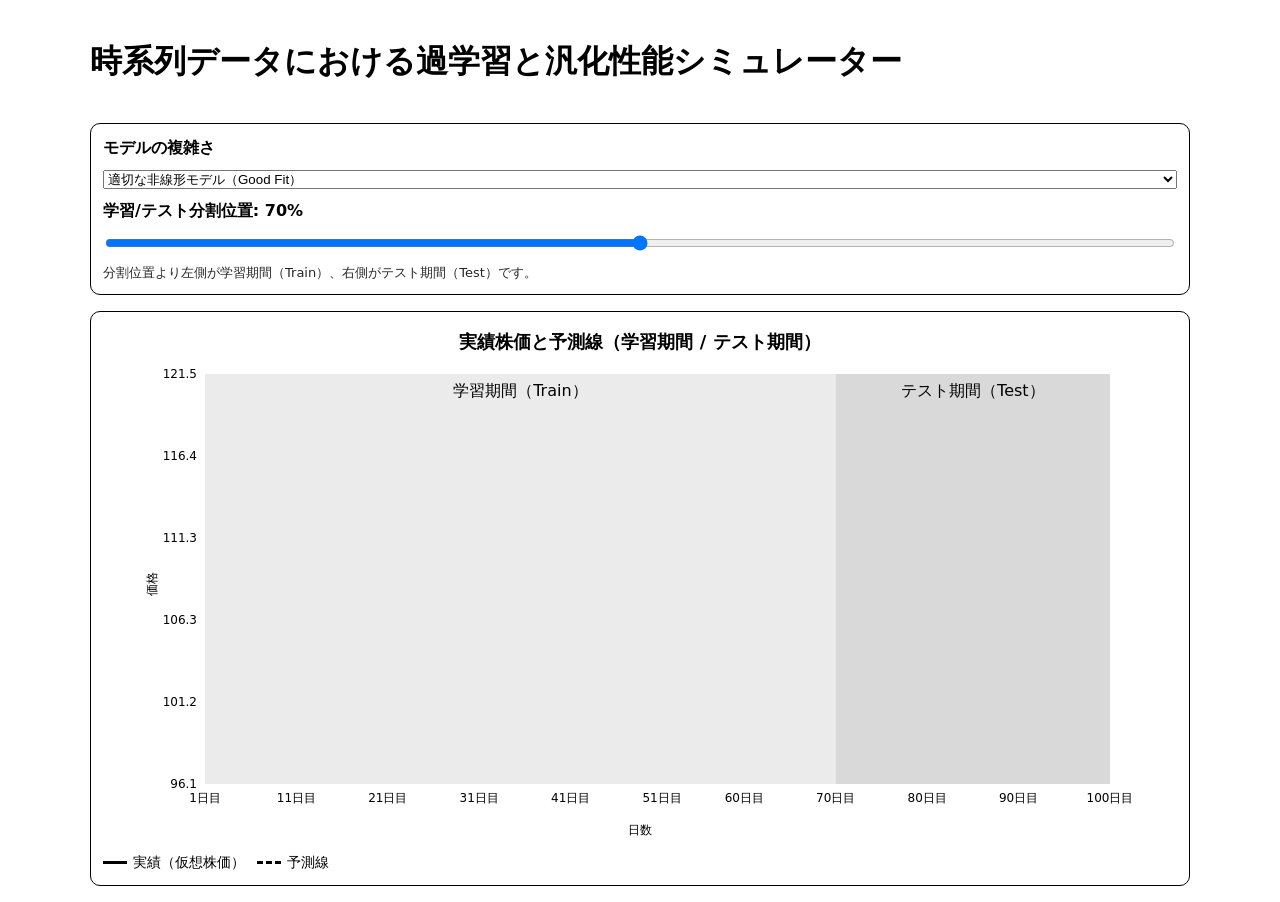
==== simulator.html @ 54f2ba66 "Add interactive Japanese time-series overfitting simulator" ====
<!doctype html>
<html lang="ja">
<head>
  <meta charset="UTF-8" />
  <meta name="viewport" content="width=device-width, initial-scale=1.0" />
  <title>時系列過学習シミュレーター</title>
  <style>
    :root {
      font-family: system-ui, -apple-system, Segoe UI, Roboto, sans-serif;
    }
    body {
      margin: 0;
      padding: 16px;
      line-height: 1.5;
    }
    .container {
      max-width: 1100px;
      margin: 0 auto;
      display: grid;
      gap: 16px;
    }
    .panel {
      border: 1px solid;
      border-radius: 10px;
      padding: 12px;
    }
    .controls {
      display: grid;
      gap: 10px;
    }
    .chart-wrap {
      overflow-x: auto;
    }
    svg {
      width: 100%;
      min-width: 900px;
      height: 520px;
      display: block;
    }
    .legend {
      display: flex;
      flex-wrap: wrap;
      gap: 12px;
      margin-top: 8px;
      font-size: 14px;
    }
    .legend-item {
      display: inline-flex;
      align-items: center;
      gap: 6px;
    }
    .swatch {
      width: 24px;
      height: 0;
      border-top: 3px solid;
    }
    .swatch.dashed {
      border-top-style: dashed;
    }
    .axis-label {
      font-size: 12px;
    }
    .hint {
      font-size: 13px;
      opacity: 0.85;
    }
  </style>
</head>
<body>
  <div class="container">
    <h1>時系列データにおける過学習と汎化性能シミュレーター</h1>

    <section class="panel controls" aria-label="コントロールパネル">
      <label for="modelType"><strong>モデルの複雑さ</strong></label>
      <select id="modelType">
        <option value="underfit">単純な線形回帰（Underfitting）</option>
        <option value="goodfit" selected>適切な非線形モデル（Good Fit）</option>
        <option value="overfit">過学習した複雑なモデル（Overfitting）</option>
      </select>

      <label for="splitRange"><strong>学習/テスト分割位置: <span id="splitValue">70%</span></strong></label>
      <input id="splitRange" type="range" min="50" max="90" step="1" value="70" />
      <div class="hint">分割位置より左側が学習期間（Train）、右側がテスト期間（Test）です。</div>
    </section>

    <section class="panel chart-wrap">
      <svg id="chart" viewBox="0 0 1000 520" role="img" aria-label="実績と予測の折れ線グラフ"></svg>
      <div class="legend">
        <span class="legend-item"><span class="swatch" style="border-top-style:solid"></span>実績（仮想株価）</span>
        <span class="legend-item"><span class="swatch dashed"></span>予測線</span>
      </div>
    </section>
  </div>

  <script>
    const DAYS = 100;
    const data = generateSeries(DAYS);

    const modelTypeEl = document.getElementById('modelType');
    const splitRangeEl = document.getElementById('splitRange');
    const splitValueEl = document.getElementById('splitValue');
    const chartEl = document.getElementById('chart');

    modelTypeEl.addEventListener('change', render);
    splitRangeEl.addEventListener('input', render);

    render();

    function generateSeries(n) {
      const out = [];
      let value = 100;
      for (let i = 0; i < n; i++) {
        const trend = 0.18 * i;
        const seasonal = 3.4 * Math.sin(i * 0.24);
        const noise = (Math.random() - 0.5) * 2.8;
        value = 100 + trend + seasonal + noise + (i > 0 ? out[i - 1] * 0.01 - 1 : 0);
        out.push(value);
      }
      return out;
    }

    function render() {
      const splitPercent = Number(splitRangeEl.value);
      splitValueEl.textContent = `${splitPercent}%`;

      const splitIndex = Math.floor((splitPercent / 100) * DAYS);
      const actual = data;
      const predicted = buildPrediction(actual, splitIndex, modelTypeEl.value);

      drawChart(actual, predicted, splitIndex);
    }

    function buildPrediction(series, splitIndex, mode) {
      if (mode === 'underfit') return predictLinear(series, splitIndex);
      if (mode === 'goodfit') return predictGoodFit(series, splitIndex);
      return predictOverfit(series, splitIndex);
    }

    function predictLinear(series, splitIndex) {
      const x = Array.from({ length: splitIndex }, (_, i) => i);
      const y = series.slice(0, splitIndex);
      const { slope, intercept } = linearRegression(x, y);
      return Array.from({ length: series.length }, (_, i) => intercept + slope * i);
    }

    function predictGoodFit(series, splitIndex) {
      const train = series.slice(0, splitIndex);
      const smooth = movingAverage(train, 7);

      const predictions = [];
      for (let i = 0; i < splitIndex; i++) {
        predictions.push(smooth[Math.max(0, i - 1)]);
      }

      const tailStart = Math.max(0, splitIndex - 14);
      const tail = train.slice(tailStart);
      const x = Array.from({ length: tail.length }, (_, i) => i);
      const { slope, intercept } = linearRegression(x, tail);
      const amp = stddev(diff(train.slice(-20))) * 0.8;

      for (let i = splitIndex; i < series.length; i++) {
        const t = i - splitIndex;
        const wave = amp * Math.sin(t * 0.45);
        predictions.push(intercept + slope * (tail.length + t) + wave);
      }
      return predictions;
    }

    function predictOverfit(series, splitIndex) {
      const predictions = Array.from({ length: splitIndex }, (_, i) => series[i]);

      const recent = series.slice(Math.max(0, splitIndex - 8), splitIndex);
      const localMomentum = average(diff(recent));
      const localVol = Math.max(0.5, stddev(diff(recent)));
      const shockDirection = localMomentum >= 0 ? -1 : 1;

      let current = series[Math.max(0, splitIndex - 1)] || series[0];
      for (let i = splitIndex; i < series.length; i++) {
        const t = i - splitIndex + 1;
        const runaway = shockDirection * (localVol * 1.7) * Math.pow(t, 1.28);
        const jitter = localVol * 0.7 * Math.sin(t * 1.6);
        current = current + runaway + jitter;
        predictions.push(current);
      }
      return predictions;
    }

    function drawChart(actual, predicted, splitIndex) {
      const width = 1000;
      const height = 520;
      const margin = { top: 50, right: 30, bottom: 60, left: 65 };
      const innerW = width - margin.left - margin.right;
      const innerH = height - margin.top - margin.bottom;

      const combined = actual.concat(predicted);
      const yMin = Math.min(...combined) - 3;
      const yMax = Math.max(...combined) + 3;

      const xScale = (i) => margin.left + (i / (actual.length - 1)) * innerW;
      const yScale = (v) => margin.top + ((yMax - v) / (yMax - yMin)) * innerH;

      const trainX = xScale(splitIndex - 1);

      chartEl.innerHTML = '';

      chartEl.appendChild(rect(0, 0, width, height, { fill: 'none' }));

      chartEl.appendChild(rect(margin.left, margin.top, Math.max(0, trainX - margin.left), innerH, { 'fill-opacity': '0.08' }));
      chartEl.appendChild(rect(trainX, margin.top, margin.left + innerW - trainX, innerH, { 'fill-opacity': '0.15' }));

      for (let k = 0; k <= 5; k++) {
        const val = yMin + (k / 5) * (yMax - yMin);
        const y = yScale(val);
        chartEl.appendChild(line(margin.left, y, margin.left + innerW, y, { 'stroke-opacity': '0.2' }));
        chartEl.appendChild(text(margin.left - 8, y + 4, val.toFixed(1), { 'text-anchor': 'end', class: 'axis-label' }));
      }

      for (let k = 0; k <= 10; k++) {
        const i = Math.round((k / 10) * (actual.length - 1));
        const x = xScale(i);
        chartEl.appendChild(line(x, margin.top, x, margin.top + innerH, { 'stroke-opacity': '0.08' }));
        chartEl.appendChild(text(x, margin.top + innerH + 18, `${i + 1}日目`, { 'text-anchor': 'middle', class: 'axis-label' }));
      }

      chartEl.appendChild(path(toPath(actual, xScale, yScale), {
        fill: 'none',
        'stroke-width': '2.5'
      }));

      chartEl.appendChild(path(toPath(predicted, xScale, yScale), {
        fill: 'none',
        'stroke-width': '2.5',
        'stroke-dasharray': '8 6'
      }));

      chartEl.appendChild(line(margin.left, margin.top + innerH, margin.left + innerW, margin.top + innerH, {}));
      chartEl.appendChild(line(margin.left, margin.top, margin.left, margin.top + innerH, {}));
      chartEl.appendChild(line(trainX, margin.top, trainX, margin.top + innerH, { 'stroke-dasharray': '4 4', 'stroke-width': '1.5' }));

      chartEl.appendChild(text(width / 2, 24, '実績株価と予測線（学習期間 / テスト期間）', { 'text-anchor': 'middle', 'font-size': '18', 'font-weight': '700' }));
      chartEl.appendChild(text(width / 2, height - 10, '日数', { 'text-anchor': 'middle', class: 'axis-label' }));
      chartEl.appendChild(text(16, height / 2, '価格', { 'text-anchor': 'middle', class: 'axis-label', transform: `rotate(-90 16 ${height / 2})` }));
      chartEl.appendChild(text((margin.left + trainX) / 2, margin.top + 22, '学習期間（Train）', { 'text-anchor': 'middle' }));
      chartEl.appendChild(text((trainX + margin.left + innerW) / 2, margin.top + 22, 'テスト期間（Test）', { 'text-anchor': 'middle' }));
    }

    function toPath(values, xScale, yScale) {
      return values.map((v, i) => `${i === 0 ? 'M' : 'L'} ${xScale(i).toFixed(2)} ${yScale(v).toFixed(2)}`).join(' ');
    }

    function linearRegression(x, y) {
      const n = x.length;
      const sx = x.reduce((a, b) => a + b, 0);
      const sy = y.reduce((a, b) => a + b, 0);
      const sxy = x.reduce((acc, xi, i) => acc + xi * y[i], 0);
      const sxx = x.reduce((acc, xi) => acc + xi * xi, 0);
      const slope = (n * sxy - sx * sy) / Math.max(1e-9, (n * sxx - sx * sx));
      const intercept = (sy - slope * sx) / n;
      return { slope, intercept };
    }

    function movingAverage(arr, window) {
      const out = [];
      for (let i = 0; i < arr.length; i++) {
        const from = Math.max(0, i - window + 1);
        const sub = arr.slice(from, i + 1);
        out.push(average(sub));
      }
      return out;
    }

    function diff(arr) {
      if (arr.length < 2) return [0];
      const out = [];
      for (let i = 1; i < arr.length; i++) out.push(arr[i] - arr[i - 1]);
      return out;
    }

    function average(arr) {
      if (!arr.length) return 0;
      return arr.reduce((a, b) => a + b, 0) / arr.length;
    }

    function stddev(arr) {
      const m = average(arr);
      const variance = average(arr.map(v => (v - m) ** 2));
      return Math.sqrt(variance);
    }

    function node(tag, attrs = {}) {
      const el = document.createElementNS('http://www.w3.org/2000/svg', tag);
      Object.entries(attrs).forEach(([k, v]) => el.setAttribute(k, v));
      return el;
    }

    function rect(x, y, w, h, attrs = {}) {
      return node('rect', { x, y, width: w, height: h, ...attrs });
    }

    function line(x1, y1, x2, y2, attrs = {}) {
      return node('line', { x1, y1, x2, y2, ...attrs });
    }

    function path(d, attrs = {}) {
      return node('path', { d, ...attrs });
    }

    function text(x, y, t, attrs = {}) {
      const el = node('text', { x, y, ...attrs });
      el.textContent = t;
      return el;
    }
  </script>
</body>
</html>
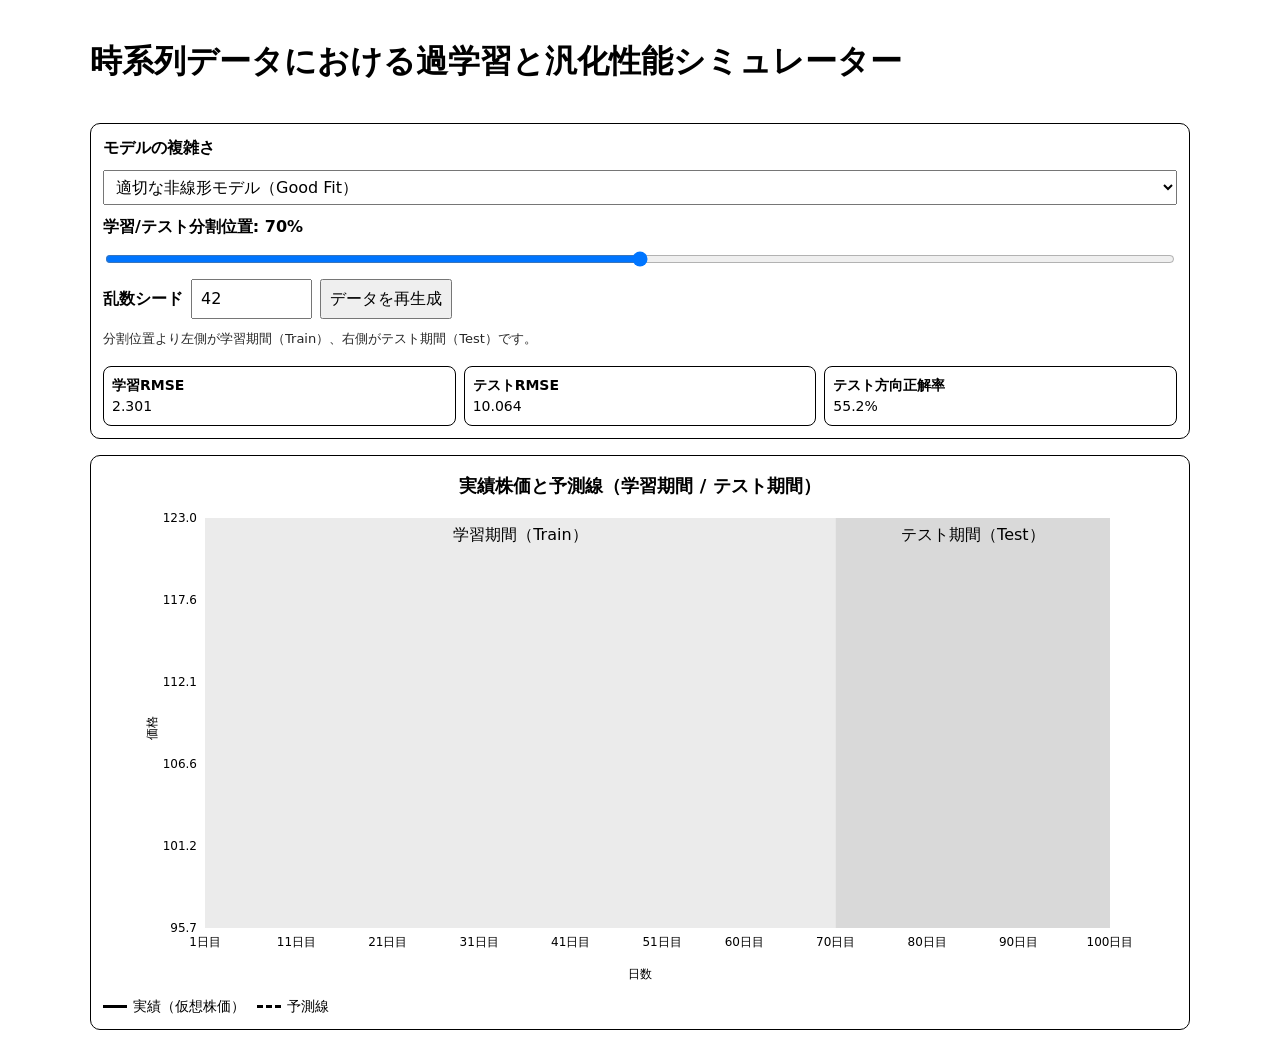
==== commit 375b1ff3: "Enhance simulator with reproducible data and error metrics" ====
--- a/simulator.html
+++ b/simulator.html
@@ -28,6 +28,16 @@
       display: grid;
       gap: 10px;
     }
+    .row {
+      display: flex;
+      flex-wrap: wrap;
+      align-items: center;
+      gap: 8px;
+    }
+    button, select, input[type="number"] {
+      font: inherit;
+      padding: 6px 8px;
+    }
     .chart-wrap {
       overflow-x: auto;
     }
@@ -63,6 +73,18 @@
     .hint {
       font-size: 13px;
       opacity: 0.85;
+    }
+    .metrics {
+      display: grid;
+      grid-template-columns: repeat(auto-fit, minmax(180px, 1fr));
+      gap: 8px;
+      margin-top: 8px;
+      font-size: 14px;
+    }
+    .metric {
+      border: 1px solid;
+      border-radius: 8px;
+      padding: 8px;
     }
   </style>
 </head>
@@ -80,7 +102,17 @@
 
       <label for="splitRange"><strong>学習/テスト分割位置: <span id="splitValue">70%</span></strong></label>
       <input id="splitRange" type="range" min="50" max="90" step="1" value="70" />
+      <div class="row">
+        <label for="seedInput"><strong>乱数シード</strong></label>
+        <input id="seedInput" type="number" value="42" min="1" max="999999" />
+        <button id="regenBtn" type="button">データを再生成</button>
+      </div>
       <div class="hint">分割位置より左側が学習期間（Train）、右側がテスト期間（Test）です。</div>
+      <div class="metrics" aria-live="polite">
+        <div class="metric"><strong>学習RMSE</strong><br /><span id="trainRmse">-</span></div>
+        <div class="metric"><strong>テストRMSE</strong><br /><span id="testRmse">-</span></div>
+        <div class="metric"><strong>テスト方向正解率</strong><br /><span id="testDirAcc">-</span></div>
+      </div>
     </section>
 
     <section class="panel chart-wrap">
@@ -94,25 +126,37 @@
 
   <script>
     const DAYS = 100;
-    const data = generateSeries(DAYS);
+    let data = generateSeries(DAYS, 42);
 
     const modelTypeEl = document.getElementById('modelType');
     const splitRangeEl = document.getElementById('splitRange');
     const splitValueEl = document.getElementById('splitValue');
+    const seedInputEl = document.getElementById('seedInput');
+    const regenBtnEl = document.getElementById('regenBtn');
     const chartEl = document.getElementById('chart');
+    const trainRmseEl = document.getElementById('trainRmse');
+    const testRmseEl = document.getElementById('testRmse');
+    const testDirAccEl = document.getElementById('testDirAcc');
 
     modelTypeEl.addEventListener('change', render);
     splitRangeEl.addEventListener('input', render);
+    regenBtnEl.addEventListener('click', () => {
+      const seed = clamp(Number(seedInputEl.value) || 42, 1, 999999);
+      seedInputEl.value = String(seed);
+      data = generateSeries(DAYS, seed);
+      render();
+    });
 
     render();
 
-    function generateSeries(n) {
+    function generateSeries(n, seed) {
+      const rand = mulberry32(seed);
       const out = [];
       let value = 100;
       for (let i = 0; i < n; i++) {
         const trend = 0.18 * i;
         const seasonal = 3.4 * Math.sin(i * 0.24);
-        const noise = (Math.random() - 0.5) * 2.8;
+        const noise = (rand() - 0.5) * 2.8;
         value = 100 + trend + seasonal + noise + (i > 0 ? out[i - 1] * 0.01 - 1 : 0);
         out.push(value);
       }
@@ -126,6 +170,7 @@
       const splitIndex = Math.floor((splitPercent / 100) * DAYS);
       const actual = data;
       const predicted = buildPrediction(actual, splitIndex, modelTypeEl.value);
+      updateMetrics(actual, predicted, splitIndex);
 
       drawChart(actual, predicted, splitIndex);
     }
@@ -183,6 +228,17 @@
         predictions.push(current);
       }
       return predictions;
+    }
+
+    function updateMetrics(actual, predicted, splitIndex) {
+      const trainActual = actual.slice(0, splitIndex);
+      const trainPred = predicted.slice(0, splitIndex);
+      const testActual = actual.slice(splitIndex);
+      const testPred = predicted.slice(splitIndex);
+
+      trainRmseEl.textContent = formatNum(rmse(trainActual, trainPred));
+      testRmseEl.textContent = formatNum(rmse(testActual, testPred));
+      testDirAccEl.textContent = `${(directionalAccuracy(testActual, testPred) * 100).toFixed(1)}%`;
     }
 
     function drawChart(actual, predicted, splitIndex) {
@@ -287,6 +343,42 @@
       return Math.sqrt(variance);
     }
 
+    function rmse(actual, pred) {
+      if (!actual.length || actual.length !== pred.length) return 0;
+      const mse = average(actual.map((v, i) => (v - pred[i]) ** 2));
+      return Math.sqrt(mse);
+    }
+
+    function directionalAccuracy(actual, pred) {
+      if (actual.length < 2 || pred.length < 2) return 0;
+      let correct = 0;
+      let total = 0;
+      for (let i = 1; i < actual.length; i++) {
+        const actualMove = actual[i] - actual[i - 1];
+        const predMove = pred[i] - pred[i - 1];
+        if (Math.sign(actualMove) === Math.sign(predMove)) correct++;
+        total++;
+      }
+      return total ? correct / total : 0;
+    }
+
+    function clamp(v, min, max) {
+      return Math.min(max, Math.max(min, v));
+    }
+
+    function formatNum(v) {
+      return Number.isFinite(v) ? v.toFixed(3) : '-';
+    }
+
+    function mulberry32(a) {
+      return function() {
+        let t = a += 0x6D2B79F5;
+        t = Math.imul(t ^ t >>> 15, t | 1);
+        t ^= t + Math.imul(t ^ t >>> 7, t | 61);
+        return ((t ^ t >>> 14) >>> 0) / 4294967296;
+      };
+    }
+
     function node(tag, attrs = {}) {
       const el = document.createElementNS('http://www.w3.org/2000/svg', tag);
       Object.entries(attrs).forEach(([k, v]) => el.setAttribute(k, v));
